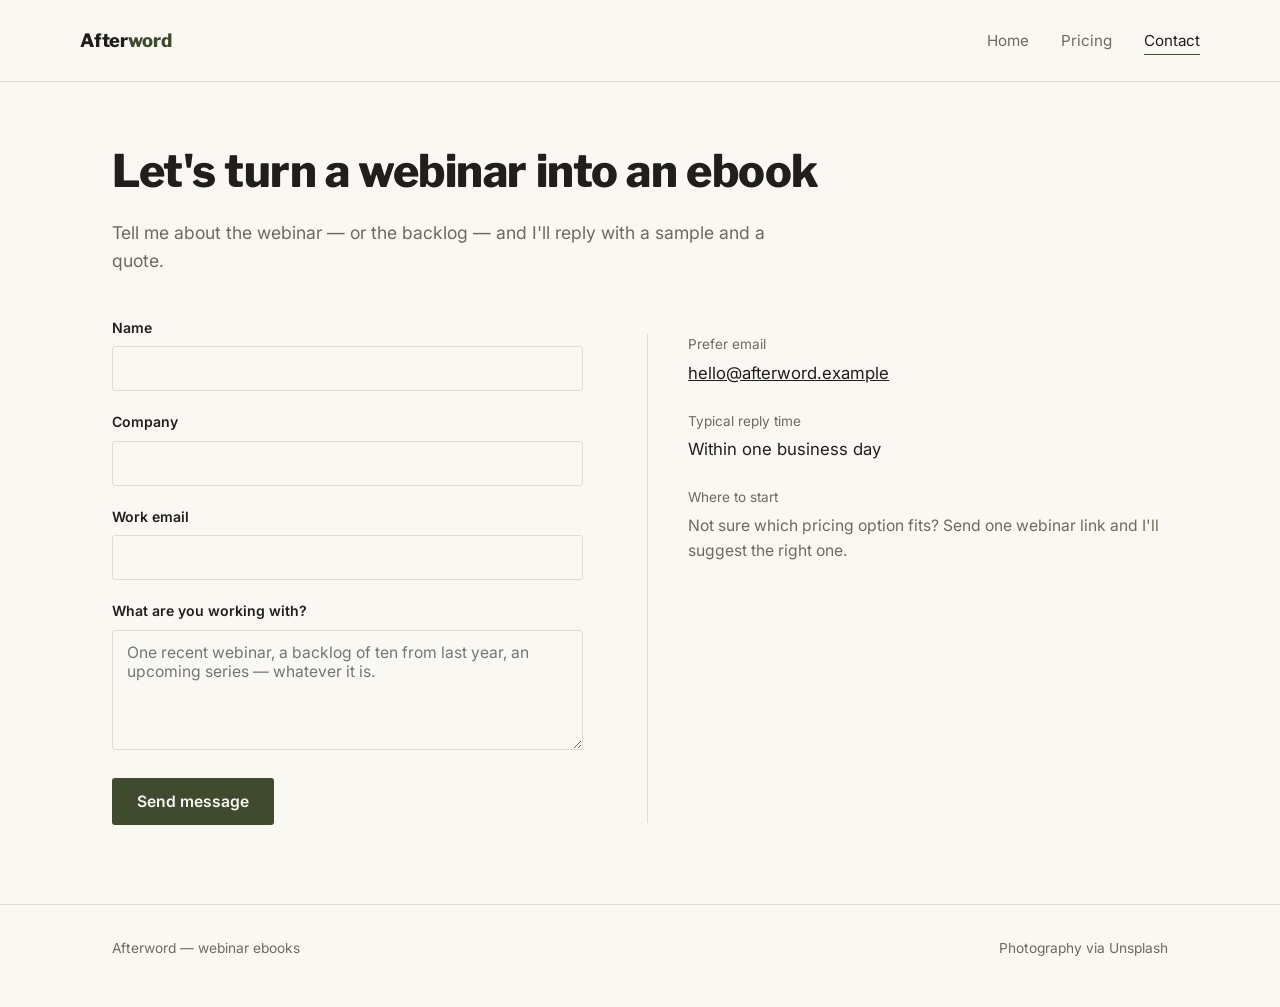
==== contact.html @ f520e67d "Afterword landing site" ====
<!doctype html>
<html lang="en">
<head>
<meta charset="UTF-8" />
<meta name="viewport" content="width=device-width, initial-scale=1.0" />
<title>Contact — Afterword</title>
<meta name="description" content="Get in touch to turn a webinar, or a backlog of them, into a polished ebook." />
<link rel="preconnect" href="https://fonts.googleapis.com">
<link rel="preconnect" href="https://fonts.gstatic.com" crossorigin>
<link href="https://fonts.googleapis.com/css2?family=Inter:wght@400;500;600&family=Libre+Franklin:wght@700;800&display=swap" rel="stylesheet">
<link rel="stylesheet" href="styles.css" />
</head>
<body>

<header class="site">
  <div class="wrap nav">
    <a class="wordmark" href="index.html">After<span>word</span></a>
    <ul class="nav-links">
      <li><a href="index.html">Home</a></li>
      <li><a href="pricing.html">Pricing</a></li>
      <li><a href="contact.html" aria-current="page">Contact</a></li>
    </ul>
  </div>
</header>

<main>

  <section style="border-top:none; padding-bottom:24px;">
    <div class="wrap">
      <h1 style="font-size:clamp(2rem,4vw,2.8rem);">Let's turn a webinar into an ebook</h1>
      <p class="prose muted" style="font-size:1.1rem; margin-top:14px;">
        Tell me about the webinar — or the backlog — and I'll reply with a sample and a quote.
      </p>
    </div>
  </section>

  <section style="border-top:none; padding-top:0;">
    <div class="wrap contact-layout">

      <div>
        <form id="contact-form">
          <div class="field">
            <label for="name">Name</label>
            <input type="text" id="name" name="name" required />
          </div>
          <div class="field">
            <label for="company">Company</label>
            <input type="text" id="company" name="company" required />
          </div>
          <div class="field">
            <label for="email">Work email</label>
            <input type="email" id="email" name="email" required />
          </div>
          <div class="field">
            <label for="message">What are you working with?</label>
            <textarea id="message" name="message" placeholder="One recent webinar, a backlog of ten from last year, an upcoming series — whatever it is." required></textarea>
          </div>
          <button type="submit" class="btn btn-primary">Send message</button>
          <p id="form-status"></p>
        </form>
      </div>

      <dl class="direct-contact">
        <dt>Prefer email</dt>
        <dd><a href="mailto:hello@afterword.example">hello@afterword.example</a></dd>
        <dt>Typical reply time</dt>
        <dd>Within one business day</dd>
        <dt>Where to start</dt>
        <dd class="muted" style="font-size:0.98rem;">Not sure which pricing option fits? Send one webinar link and I'll suggest the right one.</dd>
      </dl>

    </div>
  </section>

</main>

<footer class="site">
  <div class="wrap" style="display:flex; justify-content:space-between; width:100%; flex-wrap:wrap; gap:12px;">
    <span class="muted">Afterword — webinar ebooks</span>
    <span class="muted">Photography via Unsplash</span>
  </div>
</footer>

<script>
  // No backend yet — this opens the visitor's email client with the message
  // pre-filled. Swap this for Formspree / a serverless function whenever
  // you want submissions to land somewhere without opening Mail. See README.
  document.getElementById('contact-form').addEventListener('submit', function (e) {
    e.preventDefault();
    var name = document.getElementById('name').value;
    var company = document.getElementById('company').value;
    var email = document.getElementById('email').value;
    var message = document.getElementById('message').value;

    var subject = encodeURIComponent('Webinar ebook inquiry — ' + company);
    var body = encodeURIComponent(
      'Name: ' + name + '\n' +
      'Company: ' + company + '\n' +
      'Email: ' + email + '\n\n' +
      message
    );

    window.location.href = 'mailto:hello@afterword.example?subject=' + subject + '&body=' + body;
    document.getElementById('form-status').textContent = 'Opening your email client…';
  });
</script>

</body>
</html>
---- styles.css ----
/* ============================================================
   Afterword — shared styles
   Palette: warm paper background, near-black ink, one moss-green accent.
   Type: Libre Franklin (headlines) + Inter (body), both sans-serif.
   ============================================================ */

:root {
  --bg: #faf8f3;
  --paper: #f3efe4;
  --ink: #201f1c;
  --ink-muted: #6e6a5c;
  --line: #e2ddce;
  --accent: #3f4a2e;
  --accent-ink: #faf8f3;
  --max: 1120px;
  --text-max: 62ch;
}

* { box-sizing: border-box; }

html {
  scroll-behavior: smooth;
}

body {
  margin: 0;
  background: var(--bg);
  color: var(--ink);
  font-family: "Inter", -apple-system, "Segoe UI", sans-serif;
  font-size: 17px;
  line-height: 1.6;
  -webkit-font-smoothing: antialiased;
}

h1, h2, h3 {
  font-family: "Libre Franklin", "Inter", sans-serif;
  font-weight: 700;
  letter-spacing: -0.01em;
  line-height: 1.12;
  margin: 0 0 0.5em;
  color: var(--ink);
}

h1 { font-size: clamp(2.4rem, 5vw, 3.6rem); font-weight: 800; }
h2 { font-size: clamp(1.6rem, 3vw, 2.1rem); }
h3 { font-size: 1.05rem; font-weight: 700; }

p { margin: 0 0 1em; }

a { color: inherit; }

.muted { color: var(--ink-muted); }

.wrap {
  max-width: var(--max);
  margin: 0 auto;
  padding: 0 32px;
}

.prose {
  max-width: var(--text-max);
}

/* ---------- Header ---------- */

header.site {
  border-bottom: 1px solid var(--line);
}

.nav {
  display: flex;
  align-items: center;
  justify-content: space-between;
  padding: 26px 0;
}

.wordmark {
  font-family: "Libre Franklin", sans-serif;
  font-weight: 800;
  font-size: 1.15rem;
  letter-spacing: -0.01em;
  text-decoration: none;
  color: var(--ink);
}

.wordmark span {
  color: var(--accent);
}

.nav-links {
  display: flex;
  gap: 32px;
  list-style: none;
  margin: 0;
  padding: 0;
}

.nav-links a {
  text-decoration: none;
  font-size: 0.95rem;
  color: var(--ink-muted);
  padding-bottom: 4px;
  border-bottom: 1px solid transparent;
  transition: color 0.15s ease, border-color 0.15s ease;
}

.nav-links a:hover,
.nav-links a[aria-current="page"] {
  color: var(--ink);
  border-color: var(--accent);
}

/* ---------- Buttons ---------- */

.btn {
  display: inline-flex;
  align-items: center;
  gap: 8px;
  padding: 13px 24px;
  border-radius: 3px;
  font-size: 0.98rem;
  font-weight: 600;
  text-decoration: none;
  border: 1px solid transparent;
  cursor: pointer;
  font-family: inherit;
}

.btn-primary {
  background: var(--accent);
  color: var(--accent-ink);
}

.btn-primary:hover { background: #333c25; }

.btn-ghost {
  background: transparent;
  color: var(--ink);
  border-color: var(--line);
}

.btn-ghost:hover { border-color: var(--ink); }

/* ---------- Hero ---------- */

.hero {
  padding: 88px 0 72px;
  display: grid;
  grid-template-columns: 1.1fr 0.9fr;
  gap: 56px;
  align-items: center;
}

.hero .eyebrow-free {
  color: var(--ink-muted);
  font-size: 1.02rem;
  margin-bottom: 18px;
}

.hero-actions {
  display: flex;
  gap: 14px;
  margin-top: 32px;
  flex-wrap: wrap;
}

.hero-photo {
  border-radius: 4px;
  overflow: hidden;
  aspect-ratio: 4 / 5;
  background: var(--paper);
}

.hero-photo img {
  width: 100%;
  height: 100%;
  object-fit: cover;
  display: block;
}

/* ---------- Sections ---------- */

section {
  padding: 64px 0;
  border-top: 1px solid var(--line);
}

.section-head {
  margin-bottom: 40px;
}

.reasons {
  display: grid;
  grid-template-columns: repeat(3, 1fr);
  gap: 36px;
}

.reasons h3 {
  margin-bottom: 10px;
}

.reasons .num {
  font-family: "Libre Franklin", sans-serif;
  font-weight: 800;
  font-size: 0.85rem;
  color: var(--accent);
  margin-bottom: 14px;
  display: block;
}

.how {
  display: grid;
  grid-template-columns: repeat(3, 1fr);
  gap: 36px;
}

.split {
  display: grid;
  grid-template-columns: 0.85fr 1.15fr;
  gap: 56px;
  align-items: center;
}

.split .photo {
  border-radius: 4px;
  overflow: hidden;
  aspect-ratio: 4 / 3;
  background: var(--paper);
}

.split .photo img {
  width: 100%;
  height: 100%;
  object-fit: cover;
  display: block;
}

/* ---------- Pricing ---------- */

.plans {
  display: grid;
  grid-template-columns: repeat(3, 1fr);
  gap: 24px;
}

.plan {
  border: 1px solid var(--line);
  border-radius: 4px;
  padding: 32px 28px;
  background: var(--paper);
  display: flex;
  flex-direction: column;
}

.plan.featured {
  background: var(--ink);
  border-color: var(--ink);
  color: var(--bg);
}

.plan.featured h3,
.plan.featured .plan-note { color: var(--bg); }

.plan.featured .price { color: var(--bg); }

.plan.featured .btn-ghost {
  border-color: rgba(250,248,243,0.4);
  color: var(--bg);
}

.plan.featured .btn-ghost:hover { border-color: var(--bg); }

.plan-note {
  font-size: 0.88rem;
  color: var(--ink-muted);
  margin-bottom: 20px;
}

.price {
  font-family: "Libre Franklin", sans-serif;
  font-weight: 800;
  font-size: 2.1rem;
  margin: 4px 0 4px;
}

.price small {
  font-size: 0.95rem;
  font-weight: 500;
  color: var(--ink-muted);
}

.plan.featured .price small { color: rgba(250,248,243,0.65); }

.plan ul {
  list-style: none;
  margin: 20px 0 28px;
  padding: 0;
  flex-grow: 1;
}

.plan li {
  padding: 9px 0;
  border-top: 1px solid var(--line);
  font-size: 0.94rem;
}

.plan.featured li { border-top-color: rgba(250,248,243,0.15); }

.plan li:first-child { border-top: none; }

.plan .btn { justify-content: center; width: 100%; }

.pricing-note {
  margin-top: 40px;
  padding-top: 32px;
  border-top: 1px solid var(--line);
  max-width: var(--text-max);
  color: var(--ink-muted);
}

/* ---------- Contact ---------- */

.contact-layout {
  display: grid;
  grid-template-columns: 0.95fr 1.05fr;
  gap: 64px;
}

.field {
  margin-bottom: 20px;
}

.field label {
  display: block;
  font-size: 0.88rem;
  font-weight: 600;
  margin-bottom: 7px;
}

.field input,
.field textarea {
  width: 100%;
  padding: 12px 14px;
  border: 1px solid var(--line);
  border-radius: 3px;
  background: var(--bg);
  font-family: inherit;
  font-size: 0.98rem;
  color: var(--ink);
}

.field input:focus,
.field textarea:focus {
  outline: 2px solid var(--accent);
  outline-offset: 1px;
}

.field textarea { resize: vertical; min-height: 120px; }

.direct-contact {
  border-left: 1px solid var(--line);
  padding-left: 40px;
}

.direct-contact dt {
  font-size: 0.85rem;
  color: var(--ink-muted);
  margin-top: 24px;
}

.direct-contact dt:first-child { margin-top: 0; }

.direct-contact dd {
  margin: 4px 0 0;
  font-size: 1.05rem;
}

#form-status {
  margin-top: 14px;
  font-size: 0.92rem;
  color: var(--ink-muted);
}

/* ---------- Footer ---------- */

footer.site {
  border-top: 1px solid var(--line);
  padding: 32px 0 48px;
  display: flex;
  justify-content: space-between;
  align-items: center;
  flex-wrap: wrap;
  gap: 12px;
}

footer.site .muted { font-size: 0.86rem; }

/* ---------- Responsive ---------- */

@media (max-width: 860px) {
  .hero { grid-template-columns: 1fr; }
  .hero-photo { order: -1; aspect-ratio: 16/9; }
  .reasons, .how, .plans { grid-template-columns: 1fr; }
  .split { grid-template-columns: 1fr; }
  .split .photo { order: -1; }
  .contact-layout { grid-template-columns: 1fr; }
  .direct-contact { border-left: none; padding-left: 0; border-top: 1px solid var(--line); padding-top: 32px; }
  .nav-links { gap: 20px; }
  .wrap { padding: 0 22px; }
}

@media (prefers-reduced-motion: reduce) {
  html { scroll-behavior: auto; }
  * { transition: none !important; }
}
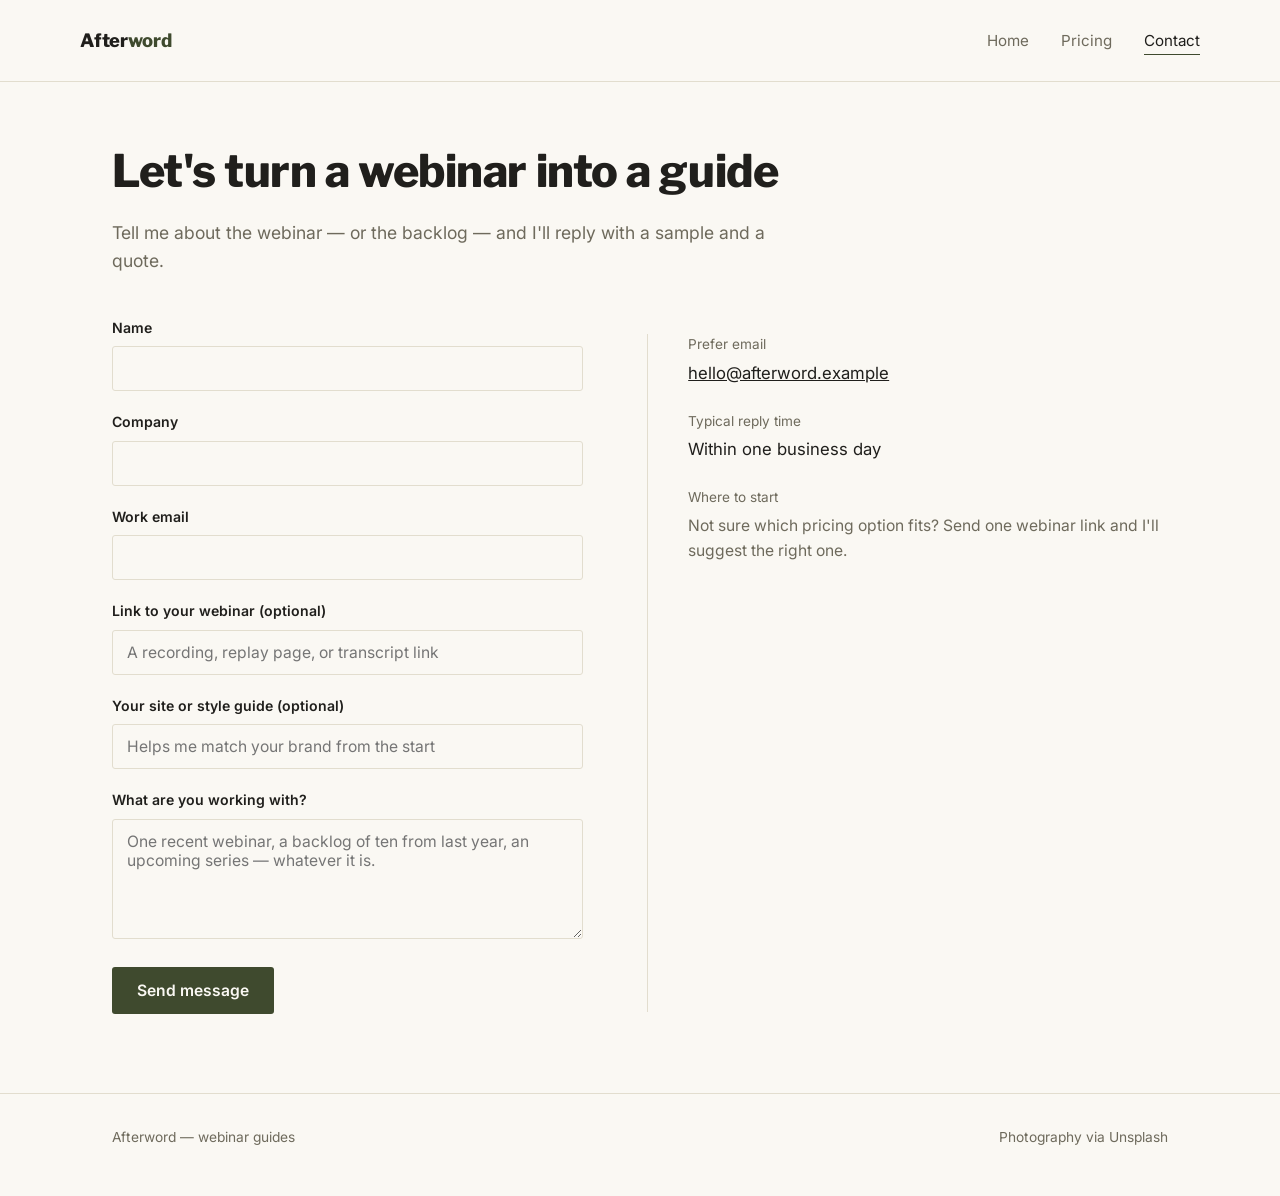
==== commit 4c75a294: "Switch to guide positioning, lower entry price, add webinar/brand links to contact form" ====
--- a/contact.html
+++ b/contact.html
@@ -4,7 +4,7 @@
 <meta charset="UTF-8" />
 <meta name="viewport" content="width=device-width, initial-scale=1.0" />
 <title>Contact — Afterword</title>
-<meta name="description" content="Get in touch to turn a webinar, or a backlog of them, into a polished ebook." />
+<meta name="description" content="Get in touch to turn a webinar, or a backlog of them, into a guide." />
 <link rel="preconnect" href="https://fonts.googleapis.com">
 <link rel="preconnect" href="https://fonts.gstatic.com" crossorigin>
 <link href="https://fonts.googleapis.com/css2?family=Inter:wght@400;500;600&family=Libre+Franklin:wght@700;800&display=swap" rel="stylesheet">
@@ -27,7 +27,7 @@
 
   <section style="border-top:none; padding-bottom:24px;">
     <div class="wrap">
-      <h1 style="font-size:clamp(2rem,4vw,2.8rem);">Let's turn a webinar into an ebook</h1>
+      <h1 style="font-size:clamp(2rem,4vw,2.8rem);">Let's turn a webinar into a guide</h1>
       <p class="prose muted" style="font-size:1.1rem; margin-top:14px;">
         Tell me about the webinar — or the backlog — and I'll reply with a sample and a quote.
       </p>
@@ -50,6 +50,14 @@
           <div class="field">
             <label for="email">Work email</label>
             <input type="email" id="email" name="email" required />
+          </div>
+          <div class="field">
+            <label for="webinar-link">Link to your webinar (optional)</label>
+            <input type="url" id="webinar-link" name="webinar-link" placeholder="A recording, replay page, or transcript link" />
+          </div>
+          <div class="field">
+            <label for="brand-link">Your site or style guide (optional)</label>
+            <input type="url" id="brand-link" name="brand-link" placeholder="Helps me match your brand from the start" />
           </div>
           <div class="field">
             <label for="message">What are you working with?</label>
@@ -76,28 +84,29 @@
 
 <footer class="site">
   <div class="wrap" style="display:flex; justify-content:space-between; width:100%; flex-wrap:wrap; gap:12px;">
-    <span class="muted">Afterword — webinar ebooks</span>
+    <span class="muted">Afterword — webinar guides</span>
     <span class="muted">Photography via Unsplash</span>
   </div>
 </footer>
 
 <script>
-  // No backend yet — this opens the visitor's email client with the message
-  // pre-filled. Swap this for Formspree / a serverless function whenever
-  // you want submissions to land somewhere without opening Mail. See README.
   document.getElementById('contact-form').addEventListener('submit', function (e) {
     e.preventDefault();
     var name = document.getElementById('name').value;
     var company = document.getElementById('company').value;
     var email = document.getElementById('email').value;
+    var webinarLink = document.getElementById('webinar-link').value;
+    var brandLink = document.getElementById('brand-link').value;
     var message = document.getElementById('message').value;
 
-    var subject = encodeURIComponent('Webinar ebook inquiry — ' + company);
+    var subject = encodeURIComponent('Webinar guide inquiry — ' + company);
     var body = encodeURIComponent(
       'Name: ' + name + '\n' +
       'Company: ' + company + '\n' +
-      'Email: ' + email + '\n\n' +
-      message
+      'Email: ' + email + '\n' +
+      (webinarLink ? 'Webinar link: ' + webinarLink + '\n' : '') +
+      (brandLink ? 'Site / style guide: ' + brandLink + '\n' : '') +
+      '\n' + message
     );
 
     window.location.href = 'mailto:hello@afterword.example?subject=' + subject + '&body=' + body;
@@ -106,4 +115,4 @@
 </script>
 
 </body>
-</html>
+</html>
--- a/styles.css
+++ b/styles.css
@@ -145,10 +145,14 @@
 
 .hero {
   padding: 88px 0 72px;
+}
+
+.hero-grid {
   display: grid;
   grid-template-columns: 1.1fr 0.9fr;
   gap: 56px;
   align-items: center;
+}
 }
 
 .hero .eyebrow-free {
@@ -398,7 +402,7 @@
 /* ---------- Responsive ---------- */
 
 @media (max-width: 860px) {
-  .hero { grid-template-columns: 1fr; }
+  .hero-grid { grid-template-columns: 1fr; }
   .hero-photo { order: -1; aspect-ratio: 16/9; }
   .reasons, .how, .plans { grid-template-columns: 1fr; }
   .split { grid-template-columns: 1fr; }
@@ -413,3 +417,48 @@
   html { scroll-behavior: auto; }
   * { transition: none !important; }
 }
+/* ---------- Scroll reveal + tactile feedback ---------- */
+
+.reveal, .reveal-load {
+  opacity: 0;
+  transform: translateY(16px);
+  transition: opacity 0.55s ease, transform 0.55s ease;
+}
+
+.reveal.is-visible, .reveal-load.is-visible {
+  opacity: 1;
+  transform: translateY(0);
+}
+
+.reveal:nth-child(1) { transition-delay: 0ms; }
+.reveal:nth-child(2) { transition-delay: 90ms; }
+.reveal:nth-child(3) { transition-delay: 180ms; }
+
+.btn {
+  transition: background 0.15s ease, border-color 0.15s ease,
+              transform 0.15s ease, box-shadow 0.15s ease;
+}
+
+.btn-primary:hover {
+  transform: translateY(-1px);
+  box-shadow: 0 4px 14px rgba(63, 74, 46, 0.25);
+}
+
+.btn:active { transform: translateY(1px); }
+
+.plan {
+  transition: transform 0.2s ease, box-shadow 0.2s ease;
+}
+
+.plan:hover {
+  transform: translateY(-3px);
+  box-shadow: 0 10px 30px rgba(32, 31, 28, 0.08);
+}
+
+.hero-photo img, .split .photo img {
+  transition: transform 0.6s ease;
+}
+
+.hero-photo:hover img, .split .photo:hover img {
+  transform: scale(1.035);
+}
